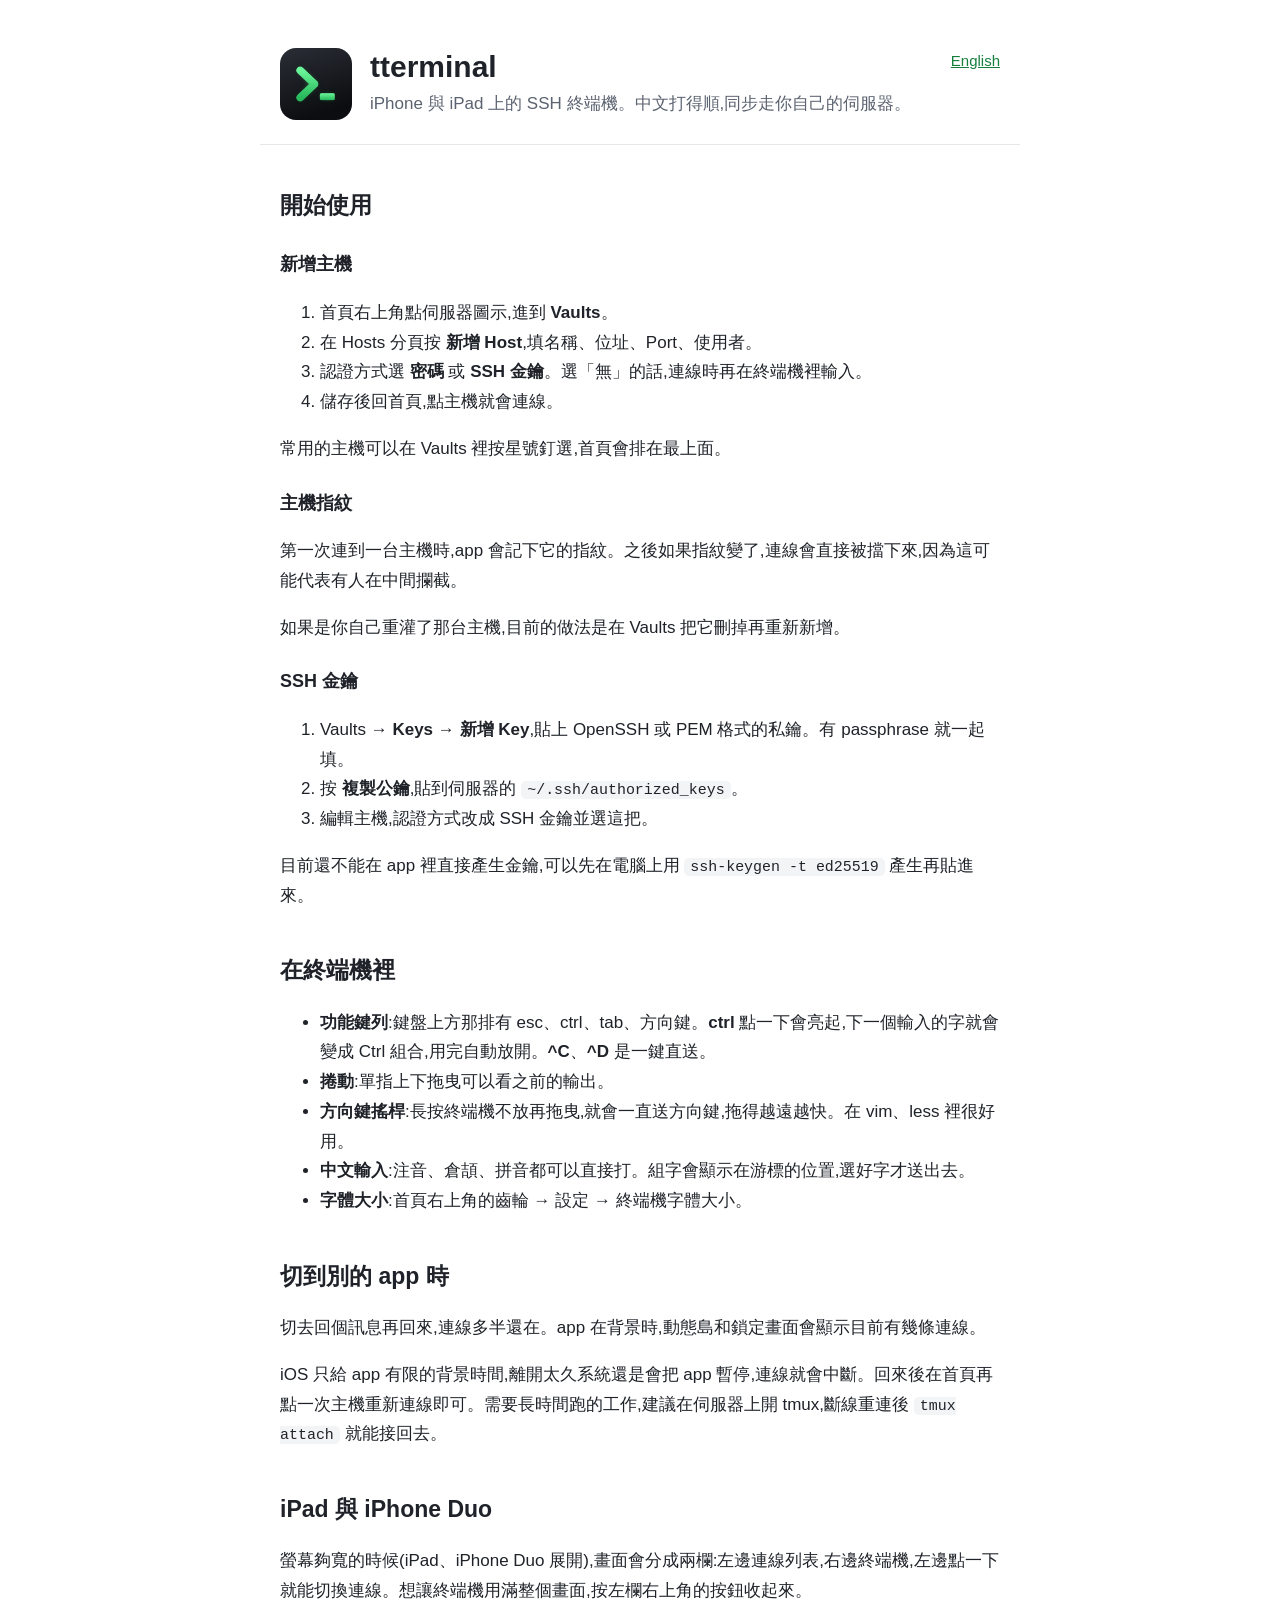
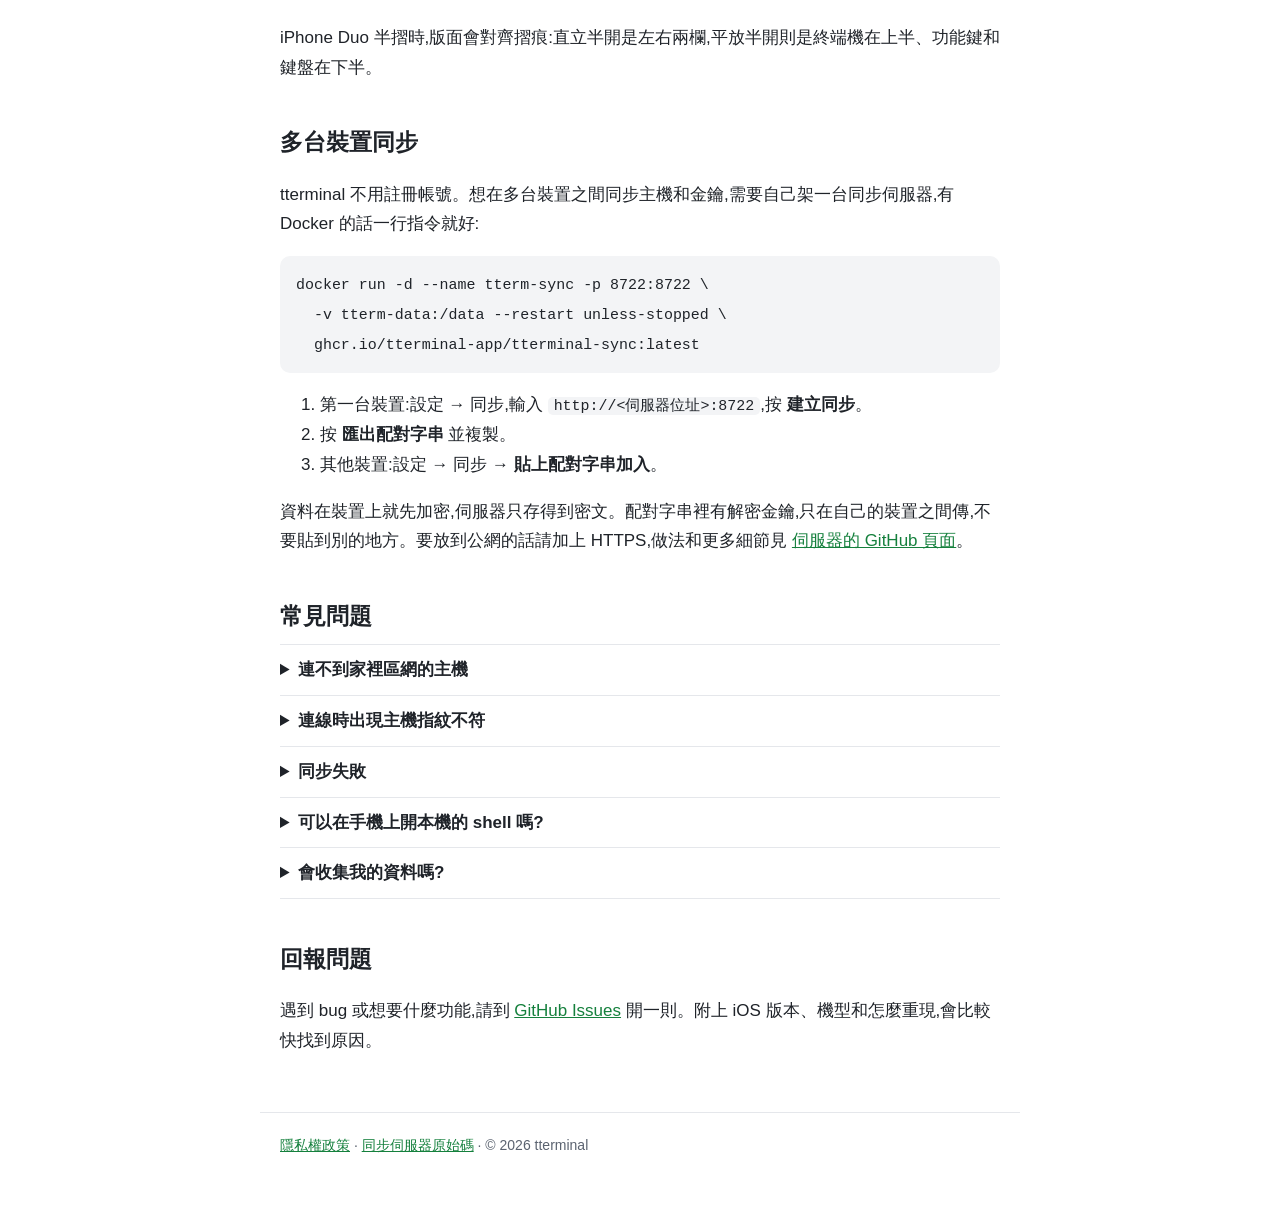
==== docs/index.html @ 8f226e0b "Initial release of the tterminal sync server Self-hosted, zero-knowledge sync for tterminal: the ser" ====
<!doctype html>
<html lang="zh-Hant">
<head>
<meta charset="utf-8">
<meta name="viewport" content="width=device-width, initial-scale=1">
<title>tterminal 使用說明</title>
<meta name="description" content="tterminal:iPhone 與 iPad 上的 SSH 終端機。使用說明、自架同步與常見問題。">
<link rel="icon" href="icon.png">
<link rel="stylesheet" href="style.css">
</head>
<body>
<header>
  <img src="icon.png" alt="" width="72" height="72">
  <div>
    <h1>tterminal</h1>
    <p>iPhone 與 iPad 上的 SSH 終端機。中文打得順,同步走你自己的伺服器。</p>
  </div>
  <nav><a href="en/">English</a></nav>
</header>

<main>
<section>
  <h2>開始使用</h2>
  <h3>新增主機</h3>
  <ol>
    <li>首頁右上角點伺服器圖示,進到 <b>Vaults</b>。</li>
    <li>在 Hosts 分頁按 <b>新增 Host</b>,填名稱、位址、Port、使用者。</li>
    <li>認證方式選 <b>密碼</b> 或 <b>SSH 金鑰</b>。選「無」的話,連線時再在終端機裡輸入。</li>
    <li>儲存後回首頁,點主機就會連線。</li>
  </ol>
  <p>常用的主機可以在 Vaults 裡按星號釘選,首頁會排在最上面。</p>

  <h3>主機指紋</h3>
  <p>第一次連到一台主機時,app 會記下它的指紋。之後如果指紋變了,連線會直接被擋下來,因為這可能代表有人在中間攔截。</p>
  <p>如果是你自己重灌了那台主機,目前的做法是在 Vaults 把它刪掉再重新新增。</p>

  <h3>SSH 金鑰</h3>
  <ol>
    <li>Vaults → <b>Keys</b> → <b>新增 Key</b>,貼上 OpenSSH 或 PEM 格式的私鑰。有 passphrase 就一起填。</li>
    <li>按 <b>複製公鑰</b>,貼到伺服器的 <code>~/.ssh/authorized_keys</code>。</li>
    <li>編輯主機,認證方式改成 SSH 金鑰並選這把。</li>
  </ol>
  <p>目前還不能在 app 裡直接產生金鑰,可以先在電腦上用 <code>ssh-keygen -t ed25519</code> 產生再貼進來。</p>
</section>

<section>
  <h2>在終端機裡</h2>
  <ul>
    <li><b>功能鍵列</b>:鍵盤上方那排有 esc、ctrl、tab、方向鍵。<b>ctrl</b> 點一下會亮起,下一個輸入的字就會變成 Ctrl 組合,用完自動放開。<b>^C</b>、<b>^D</b> 是一鍵直送。</li>
    <li><b>捲動</b>:單指上下拖曳可以看之前的輸出。</li>
    <li><b>方向鍵搖桿</b>:長按終端機不放再拖曳,就會一直送方向鍵,拖得越遠越快。在 vim、less 裡很好用。</li>
    <li><b>中文輸入</b>:注音、倉頡、拼音都可以直接打。組字會顯示在游標的位置,選好字才送出去。</li>
    <li><b>字體大小</b>:首頁右上角的齒輪 → 設定 → 終端機字體大小。</li>
  </ul>
</section>

<section>
  <h2>切到別的 app 時</h2>
  <p>切去回個訊息再回來,連線多半還在。app 在背景時,動態島和鎖定畫面會顯示目前有幾條連線。</p>
  <p>iOS 只給 app 有限的背景時間,離開太久系統還是會把 app 暫停,連線就會中斷。回來後在首頁再點一次主機重新連線即可。需要長時間跑的工作,建議在伺服器上開 tmux,斷線重連後 <code>tmux attach</code> 就能接回去。</p>
</section>

<section>
  <h2>iPad 與 iPhone Duo</h2>
  <p>螢幕夠寬的時候(iPad、iPhone Duo 展開),畫面會分成兩欄:左邊連線列表,右邊終端機,左邊點一下就能切換連線。想讓終端機用滿整個畫面,按左欄右上角的按鈕收起來。</p>
  <p>iPhone Duo 半摺時,版面會對齊摺痕:直立半開是左右兩欄,平放半開則是終端機在上半、功能鍵和鍵盤在下半。</p>
</section>

<section>
  <h2>多台裝置同步</h2>
  <p>tterminal 不用註冊帳號。想在多台裝置之間同步主機和金鑰,需要自己架一台同步伺服器,有 Docker 的話一行指令就好:</p>
  <pre><code>docker run -d --name tterm-sync -p 8722:8722 \
  -v tterm-data:/data --restart unless-stopped \
  ghcr.io/tterminal-app/tterminal-sync:latest</code></pre>
  <ol>
    <li>第一台裝置:設定 → 同步,輸入 <code>http://&lt;伺服器位址&gt;:8722</code>,按 <b>建立同步</b>。</li>
    <li>按 <b>匯出配對字串</b> 並複製。</li>
    <li>其他裝置:設定 → 同步 → <b>貼上配對字串加入</b>。</li>
  </ol>
  <p>資料在裝置上就先加密,伺服器只存得到密文。配對字串裡有解密金鑰,只在自己的裝置之間傳,不要貼到別的地方。要放到公網的話請加上 HTTPS,做法和更多細節見 <a href="https://github.com/tterminal-app/tterminal-sync">伺服器的 GitHub 頁面</a>。</p>
</section>

<section>
  <h2>常見問題</h2>
  <details>
    <summary>連不到家裡區網的主機</summary>
    <p>到 iPhone 的 <b>設定 → 隱私權與安全性 → 區域網路</b>,確認 tterminal 有打開。第一次連區網主機時系統會詢問,如果當時按了不允許,就要從這裡打開。</p>
  </details>
  <details>
    <summary>連線時出現主機指紋不符</summary>
    <p>代表這台主機的身分跟上次不一樣。如果是你自己重灌或換了主機,把它在 Vaults 刪掉再重新新增即可。如果你沒有動過主機,請先別連,確認一下網路環境。</p>
  </details>
  <details>
    <summary>同步失敗</summary>
    <p>先確認手機連得到伺服器:用 Safari 開 <code>http://&lt;伺服器位址&gt;:8722/v1/health</code>,應該會看到 <code>{"ok":true,...}</code>。區網的伺服器也需要上面提到的區域網路權限。</p>
  </details>
  <details>
    <summary>可以在手機上開本機的 shell 嗎?</summary>
    <p>不行。iOS 不允許 app 執行其他程式,所以 tterminal 在 iPhone 和 iPad 上只做 SSH 連線。</p>
  </details>
  <details>
    <summary>會收集我的資料嗎?</summary>
    <p>不會。tterminal 沒有帳號、沒有分析工具、沒有廣告。主機和金鑰只存在你的裝置上,開了同步也只會送到你自己的伺服器,而且是加密過的。詳見 <a href="privacy.html">隱私權政策</a>。</p>
  </details>
</section>

<section>
  <h2>回報問題</h2>
  <p>遇到 bug 或想要什麼功能,請到 <a href="https://github.com/tterminal-app/tterminal-sync/issues">GitHub Issues</a> 開一則。附上 iOS 版本、機型和怎麼重現,會比較快找到原因。</p>
</section>
</main>

<footer>
  <a href="privacy.html">隱私權政策</a> · <a href="https://github.com/tterminal-app/tterminal-sync">同步伺服器原始碼</a> · © 2026 tterminal
</footer>
</body>
</html>
---- docs/style.css ----
:root {
  --bg: #ffffff;
  --fg: #1f2329;
  --muted: #5b6370;
  --line: #e5e7eb;
  --code-bg: #f3f4f6;
  --accent: #15803d;
}
@media (prefers-color-scheme: dark) {
  :root {
    --bg: #121418;
    --fg: #e5e7eb;
    --muted: #9ca3af;
    --line: #2a2e36;
    --code-bg: #1d2127;
    --accent: #4ade80;
  }
}
* { box-sizing: border-box; }
body {
  margin: 0;
  background: var(--bg);
  color: var(--fg);
  font: 17px/1.75 -apple-system, BlinkMacSystemFont, "PingFang TC", "Noto Sans TC", "Segoe UI", sans-serif;
}
header, main, footer { max-width: 760px; margin: 0 auto; padding: 0 20px; }
header {
  display: flex; align-items: center; gap: 18px;
  padding-top: 48px; padding-bottom: 24px; border-bottom: 1px solid var(--line);
}
header img { border-radius: 16px; flex: none; }
header h1 { margin: 0; font-size: 30px; line-height: 1.2; }
header p { margin: 4px 0 0; color: var(--muted); }
header nav { margin-left: auto; align-self: flex-start; font-size: 15px; }
h2 { font-size: 23px; margin: 40px 0 8px; }
h3 { font-size: 18px; margin: 24px 0 4px; }
a { color: var(--accent); }
code { background: var(--code-bg); border-radius: 5px; padding: 1px 6px; font: 0.88em ui-monospace, SFMono-Regular, Menlo, monospace; }
pre { background: var(--code-bg); border-radius: 10px; padding: 14px 16px; overflow-x: auto; }
pre code { padding: 0; background: none; }
details { border-top: 1px solid var(--line); padding: 10px 0; }
details:last-of-type { border-bottom: 1px solid var(--line); }
summary { cursor: pointer; font-weight: 600; }
footer { margin-top: 56px; padding-top: 20px; padding-bottom: 48px; border-top: 1px solid var(--line); color: var(--muted); font-size: 14px; }
@media (max-width: 560px) {
  header { flex-wrap: wrap; padding-top: 28px; }
  header nav { margin-left: 0; }
}
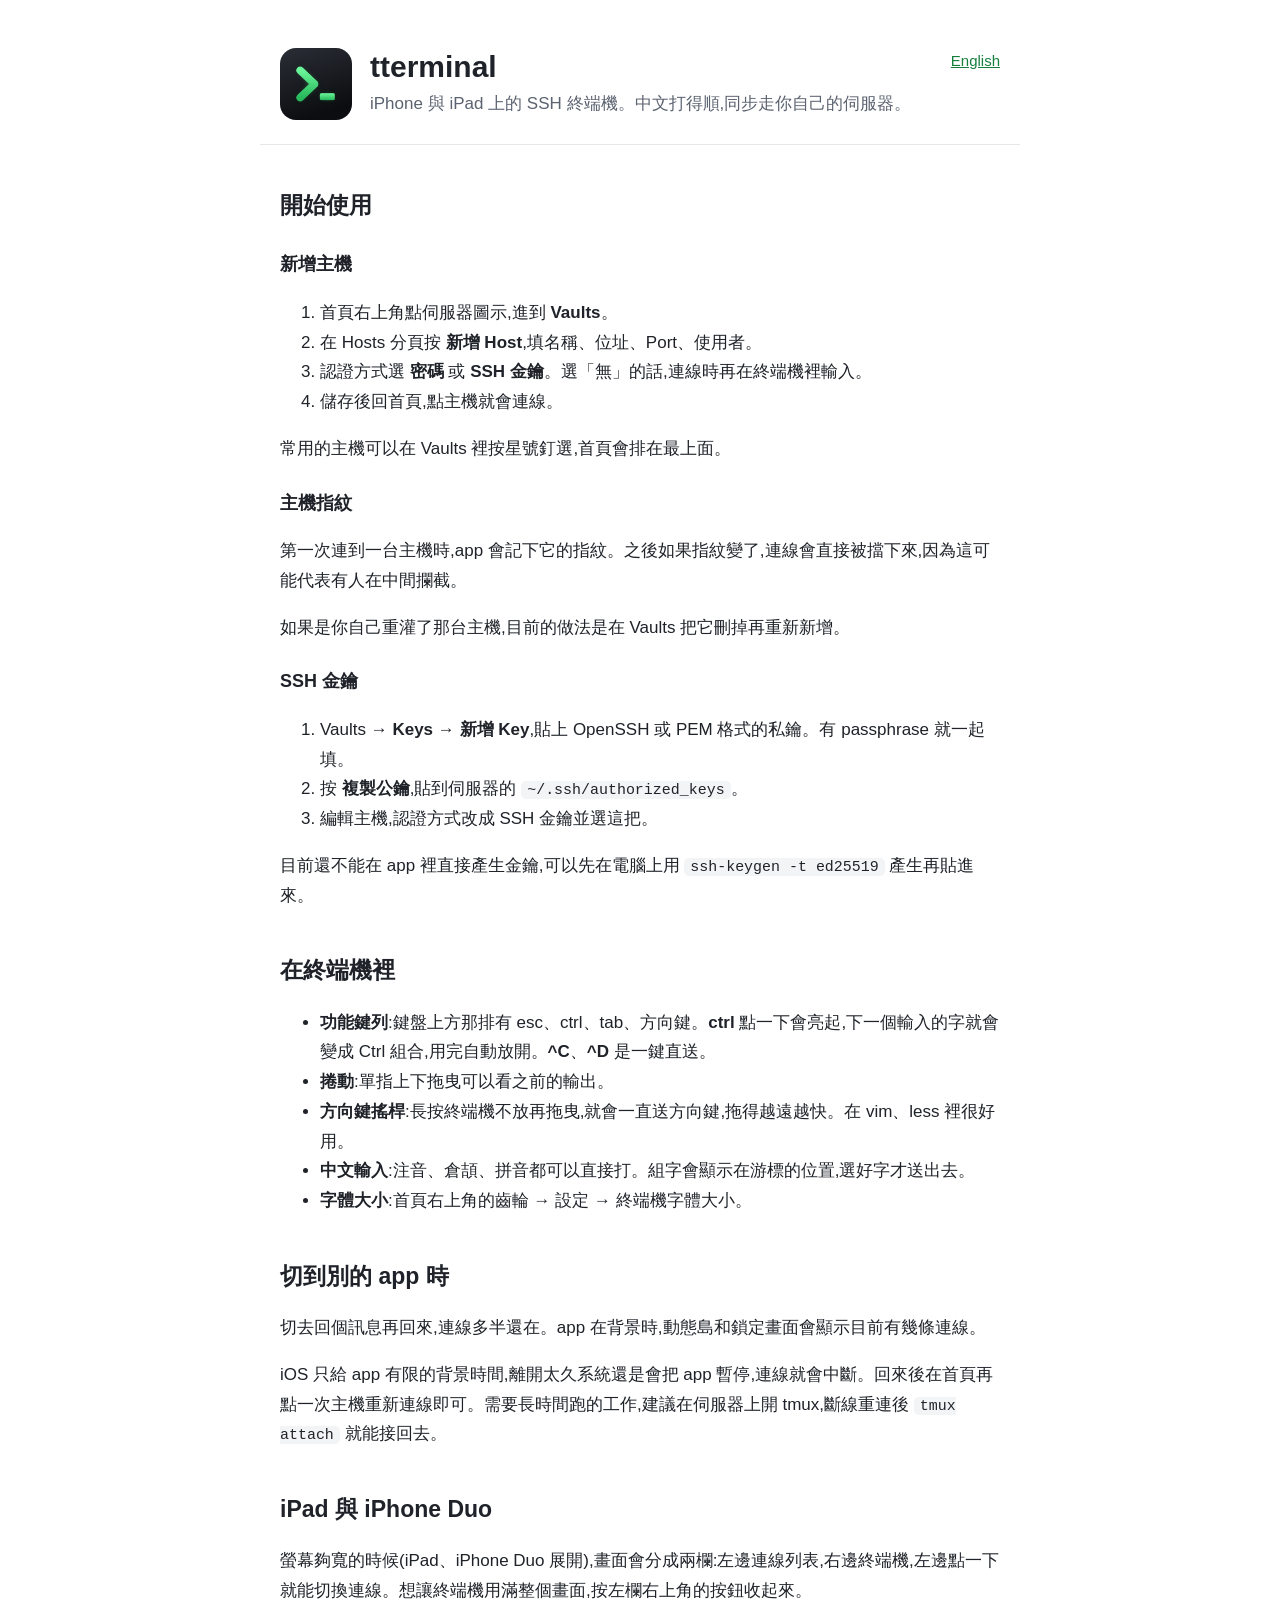
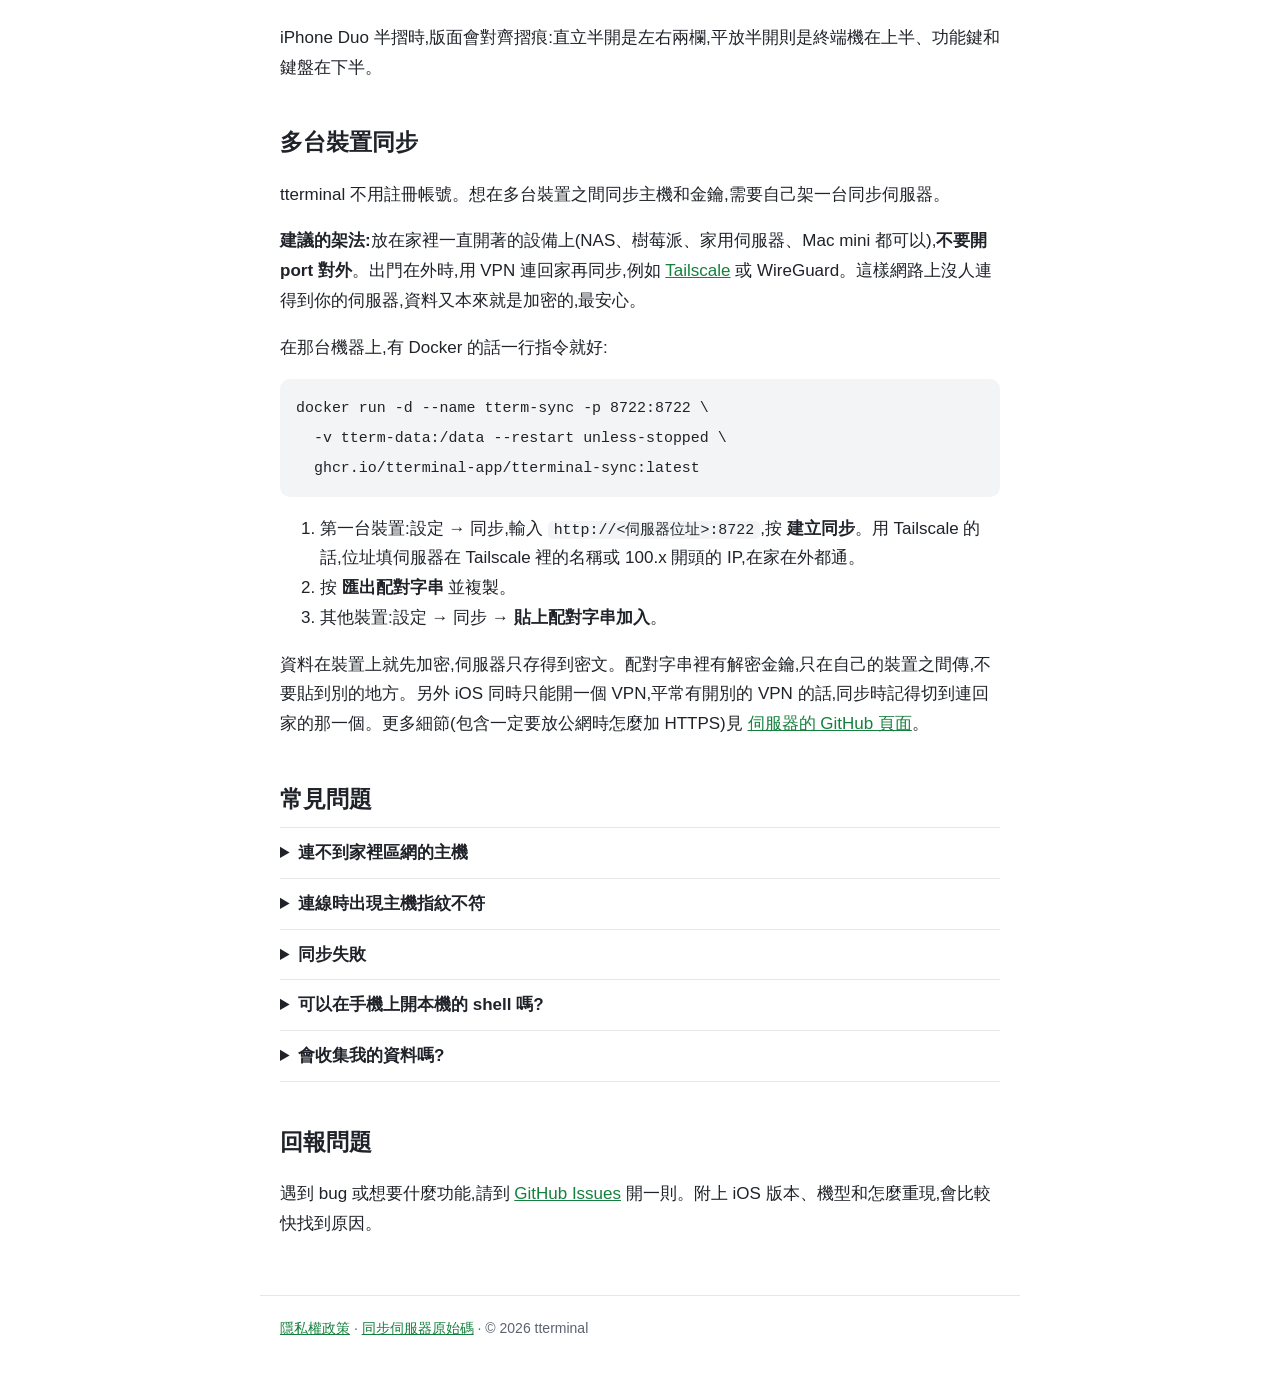
==== commit 67bae01a: "Recommend running sync at home and reaching it over a VPN Make home server + Tailscale/WireGuard the" ====
--- a/docs/index.html
+++ b/docs/index.html
@@ -68,16 +68,18 @@
 
 <section>
   <h2>多台裝置同步</h2>
-  <p>tterminal 不用註冊帳號。想在多台裝置之間同步主機和金鑰,需要自己架一台同步伺服器,有 Docker 的話一行指令就好:</p>
+  <p>tterminal 不用註冊帳號。想在多台裝置之間同步主機和金鑰,需要自己架一台同步伺服器。</p>
+  <p><b>建議的架法:</b>放在家裡一直開著的設備上(NAS、樹莓派、家用伺服器、Mac mini 都可以),<b>不要開 port 對外</b>。出門在外時,用 VPN 連回家再同步,例如 <a href="https://tailscale.com/">Tailscale</a> 或 WireGuard。這樣網路上沒人連得到你的伺服器,資料又本來就是加密的,最安心。</p>
+  <p>在那台機器上,有 Docker 的話一行指令就好:</p>
   <pre><code>docker run -d --name tterm-sync -p 8722:8722 \
   -v tterm-data:/data --restart unless-stopped \
   ghcr.io/tterminal-app/tterminal-sync:latest</code></pre>
   <ol>
-    <li>第一台裝置:設定 → 同步,輸入 <code>http://&lt;伺服器位址&gt;:8722</code>,按 <b>建立同步</b>。</li>
+    <li>第一台裝置:設定 → 同步,輸入 <code>http://&lt;伺服器位址&gt;:8722</code>,按 <b>建立同步</b>。用 Tailscale 的話,位址填伺服器在 Tailscale 裡的名稱或 100.x 開頭的 IP,在家在外都通。</li>
     <li>按 <b>匯出配對字串</b> 並複製。</li>
     <li>其他裝置:設定 → 同步 → <b>貼上配對字串加入</b>。</li>
   </ol>
-  <p>資料在裝置上就先加密,伺服器只存得到密文。配對字串裡有解密金鑰,只在自己的裝置之間傳,不要貼到別的地方。要放到公網的話請加上 HTTPS,做法和更多細節見 <a href="https://github.com/tterminal-app/tterminal-sync">伺服器的 GitHub 頁面</a>。</p>
+  <p>資料在裝置上就先加密,伺服器只存得到密文。配對字串裡有解密金鑰,只在自己的裝置之間傳,不要貼到別的地方。另外 iOS 同時只能開一個 VPN,平常有開別的 VPN 的話,同步時記得切到連回家的那一個。更多細節(包含一定要放公網時怎麼加 HTTPS)見 <a href="https://github.com/tterminal-app/tterminal-sync">伺服器的 GitHub 頁面</a>。</p>
 </section>
 
 <section>
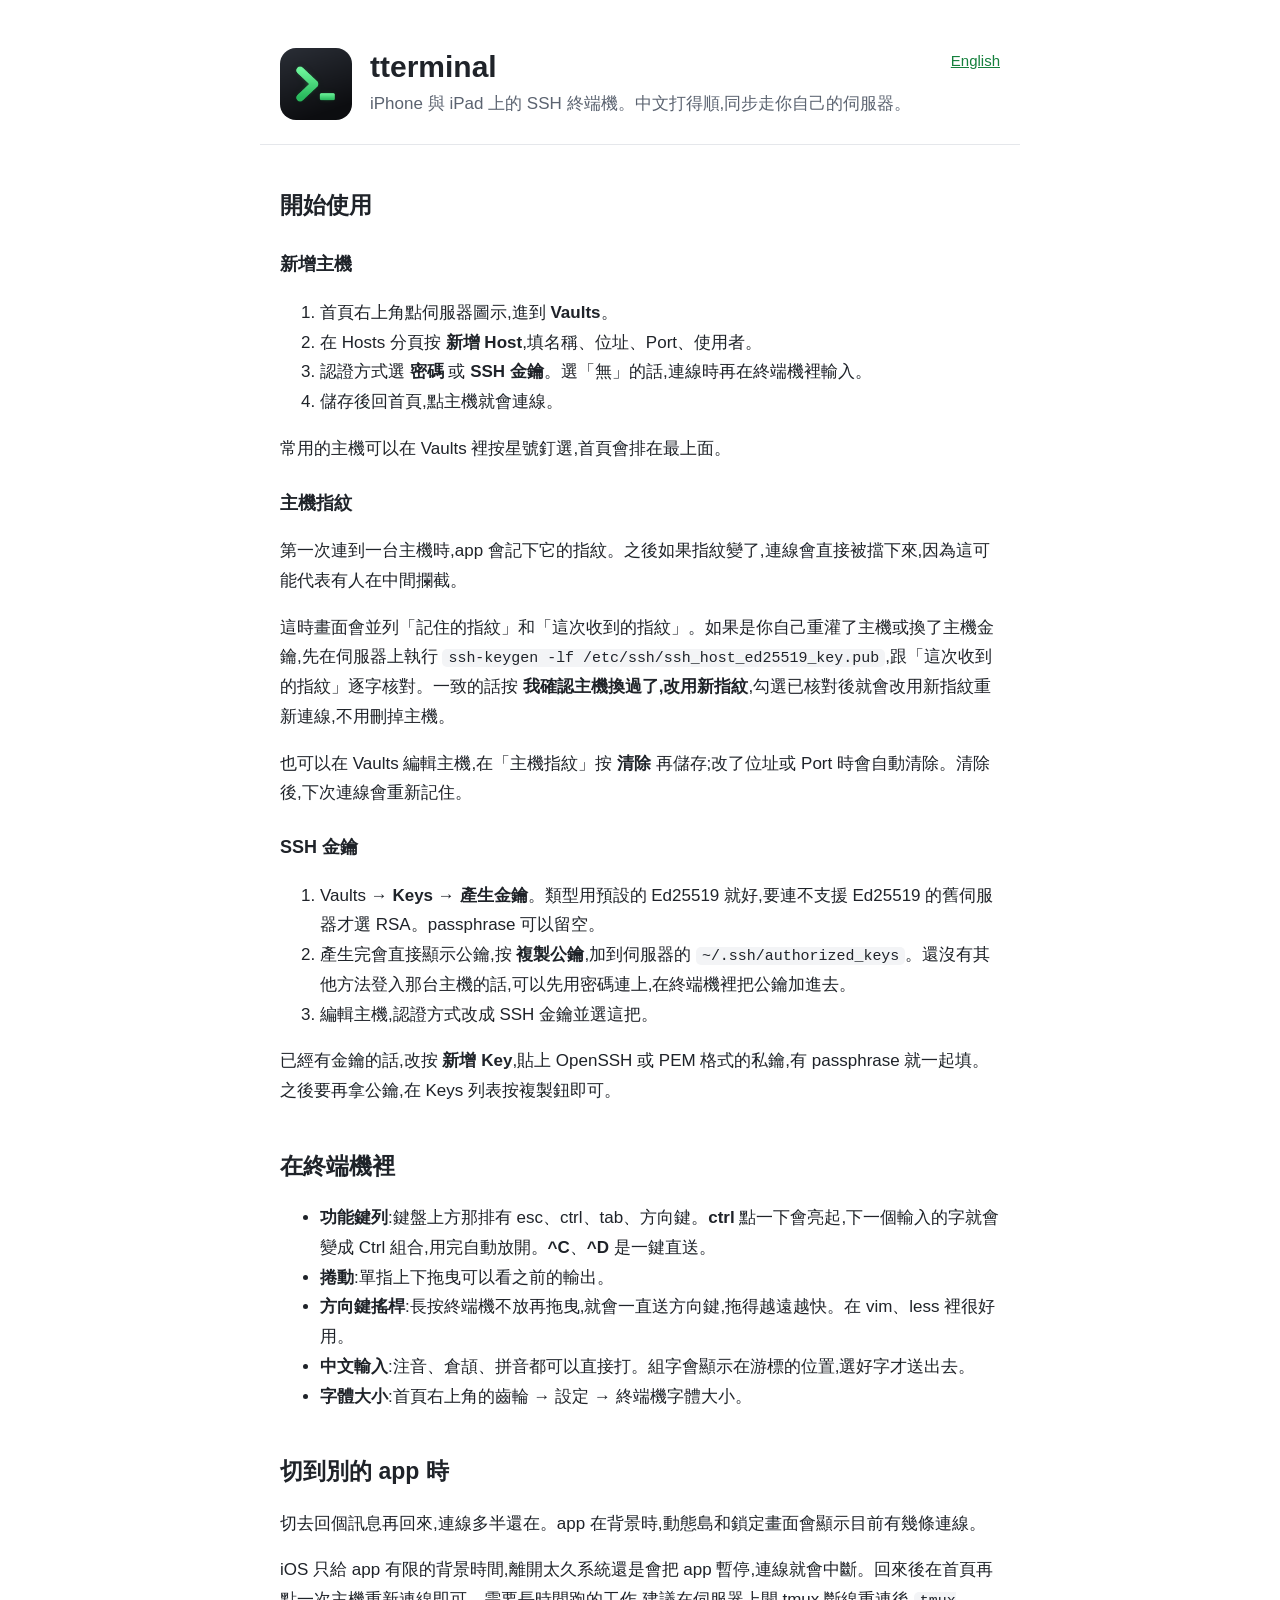
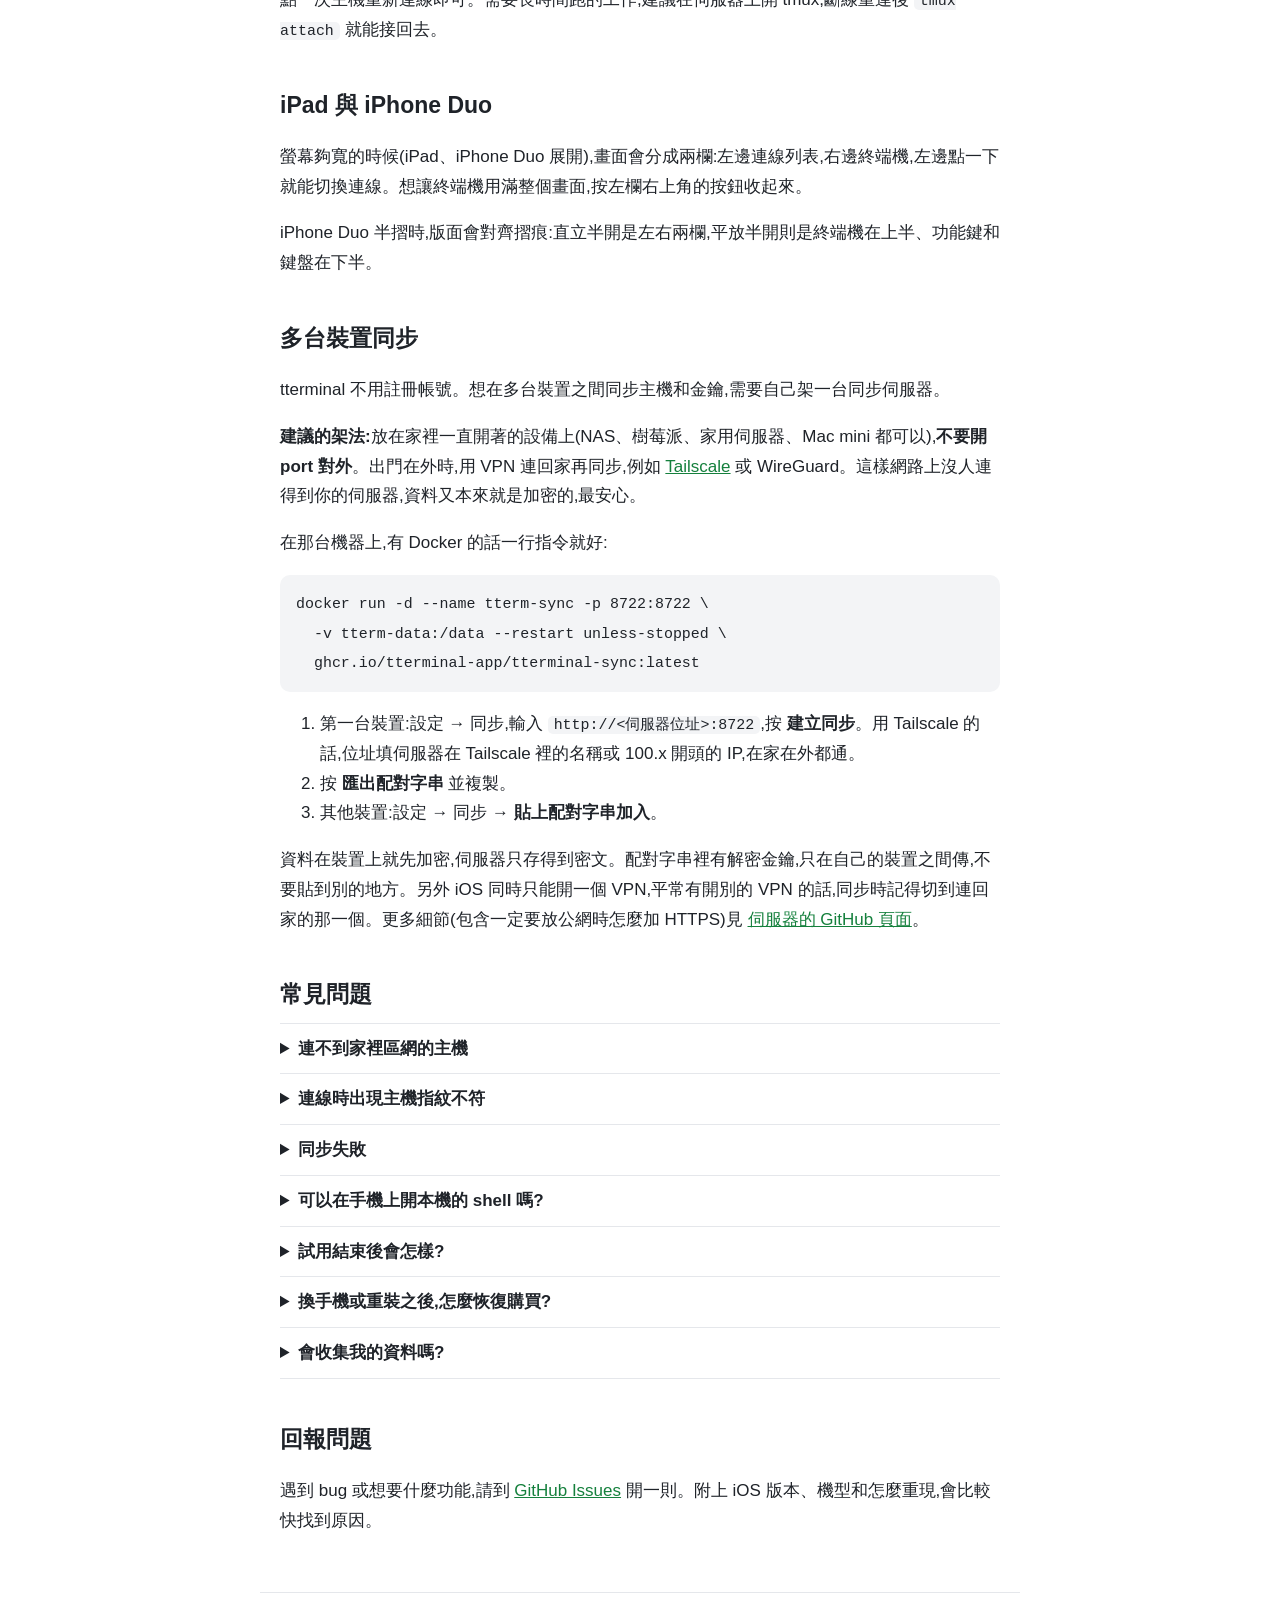
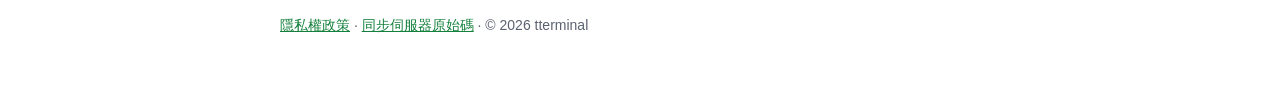
==== commit aa47296c: "docs: in-app key generation, fingerprint re-trust, trial FAQ" ====
--- a/docs/index.html
+++ b/docs/index.html
@@ -32,15 +32,16 @@
 
   <h3>主機指紋</h3>
   <p>第一次連到一台主機時,app 會記下它的指紋。之後如果指紋變了,連線會直接被擋下來,因為這可能代表有人在中間攔截。</p>
-  <p>如果是你自己重灌了那台主機,目前的做法是在 Vaults 把它刪掉再重新新增。</p>
+  <p>這時畫面會並列「記住的指紋」和「這次收到的指紋」。如果是你自己重灌了主機或換了主機金鑰,先在伺服器上執行 <code>ssh-keygen -lf /etc/ssh/ssh_host_ed25519_key.pub</code>,跟「這次收到的指紋」逐字核對。一致的話按 <b>我確認主機換過了,改用新指紋</b>,勾選已核對後就會改用新指紋重新連線,不用刪掉主機。</p>
+  <p>也可以在 Vaults 編輯主機,在「主機指紋」按 <b>清除</b> 再儲存;改了位址或 Port 時會自動清除。清除後,下次連線會重新記住。</p>
 
   <h3>SSH 金鑰</h3>
   <ol>
-    <li>Vaults → <b>Keys</b> → <b>新增 Key</b>,貼上 OpenSSH 或 PEM 格式的私鑰。有 passphrase 就一起填。</li>
-    <li>按 <b>複製公鑰</b>,貼到伺服器的 <code>~/.ssh/authorized_keys</code>。</li>
+    <li>Vaults → <b>Keys</b> → <b>產生金鑰</b>。類型用預設的 Ed25519 就好,要連不支援 Ed25519 的舊伺服器才選 RSA。passphrase 可以留空。</li>
+    <li>產生完會直接顯示公鑰,按 <b>複製公鑰</b>,加到伺服器的 <code>~/.ssh/authorized_keys</code>。還沒有其他方法登入那台主機的話,可以先用密碼連上,在終端機裡把公鑰加進去。</li>
     <li>編輯主機,認證方式改成 SSH 金鑰並選這把。</li>
   </ol>
-  <p>目前還不能在 app 裡直接產生金鑰,可以先在電腦上用 <code>ssh-keygen -t ed25519</code> 產生再貼進來。</p>
+  <p>已經有金鑰的話,改按 <b>新增 Key</b>,貼上 OpenSSH 或 PEM 格式的私鑰,有 passphrase 就一起填。之後要再拿公鑰,在 Keys 列表按複製鈕即可。</p>
 </section>
 
 <section>
@@ -90,7 +91,7 @@
   </details>
   <details>
     <summary>連線時出現主機指紋不符</summary>
-    <p>代表這台主機的身分跟上次不一樣。如果是你自己重灌或換了主機,把它在 Vaults 刪掉再重新新增即可。如果你沒有動過主機,請先別連,確認一下網路環境。</p>
+    <p>代表這台主機的身分跟上次不一樣。如果你沒有動過主機,請先別連,確認一下網路環境(例如是不是連到了陌生的 Wi-Fi)。如果是你自己重灌或換了主機,照上面「主機指紋」的方法核對新指紋後改用即可,不用刪掉主機。</p>
   </details>
   <details>
     <summary>同步失敗</summary>
@@ -99,6 +100,14 @@
   <details>
     <summary>可以在手機上開本機的 shell 嗎?</summary>
     <p>不行。iOS 不允許 app 執行其他程式,所以 tterminal 在 iPhone 和 iPad 上只做 SSH 連線。</p>
+  </details>
+  <details>
+    <summary>試用結束後會怎樣?</summary>
+    <p>主機、金鑰、Vaults 和同步都會留著,照樣可以看、可以改,也會繼續同步;只有開新的 SSH 連線需要先解鎖。解鎖是一次性購買,包含之後所有 1.x 更新。沒有訂閱,試用結束也不會自動扣款。</p>
+  </details>
+  <details>
+    <summary>換手機或重裝之後,怎麼恢復購買?</summary>
+    <p>到 <b>設定 → 試用與解鎖 → 恢復購買</b>,用當初購買的那個 Apple 帳號就好,解鎖畫面上也有同一個按鈕。試用的起算日同樣跟著 Apple 帳號,重裝或換手機不會重新計算。</p>
   </details>
   <details>
     <summary>會收集我的資料嗎?</summary>
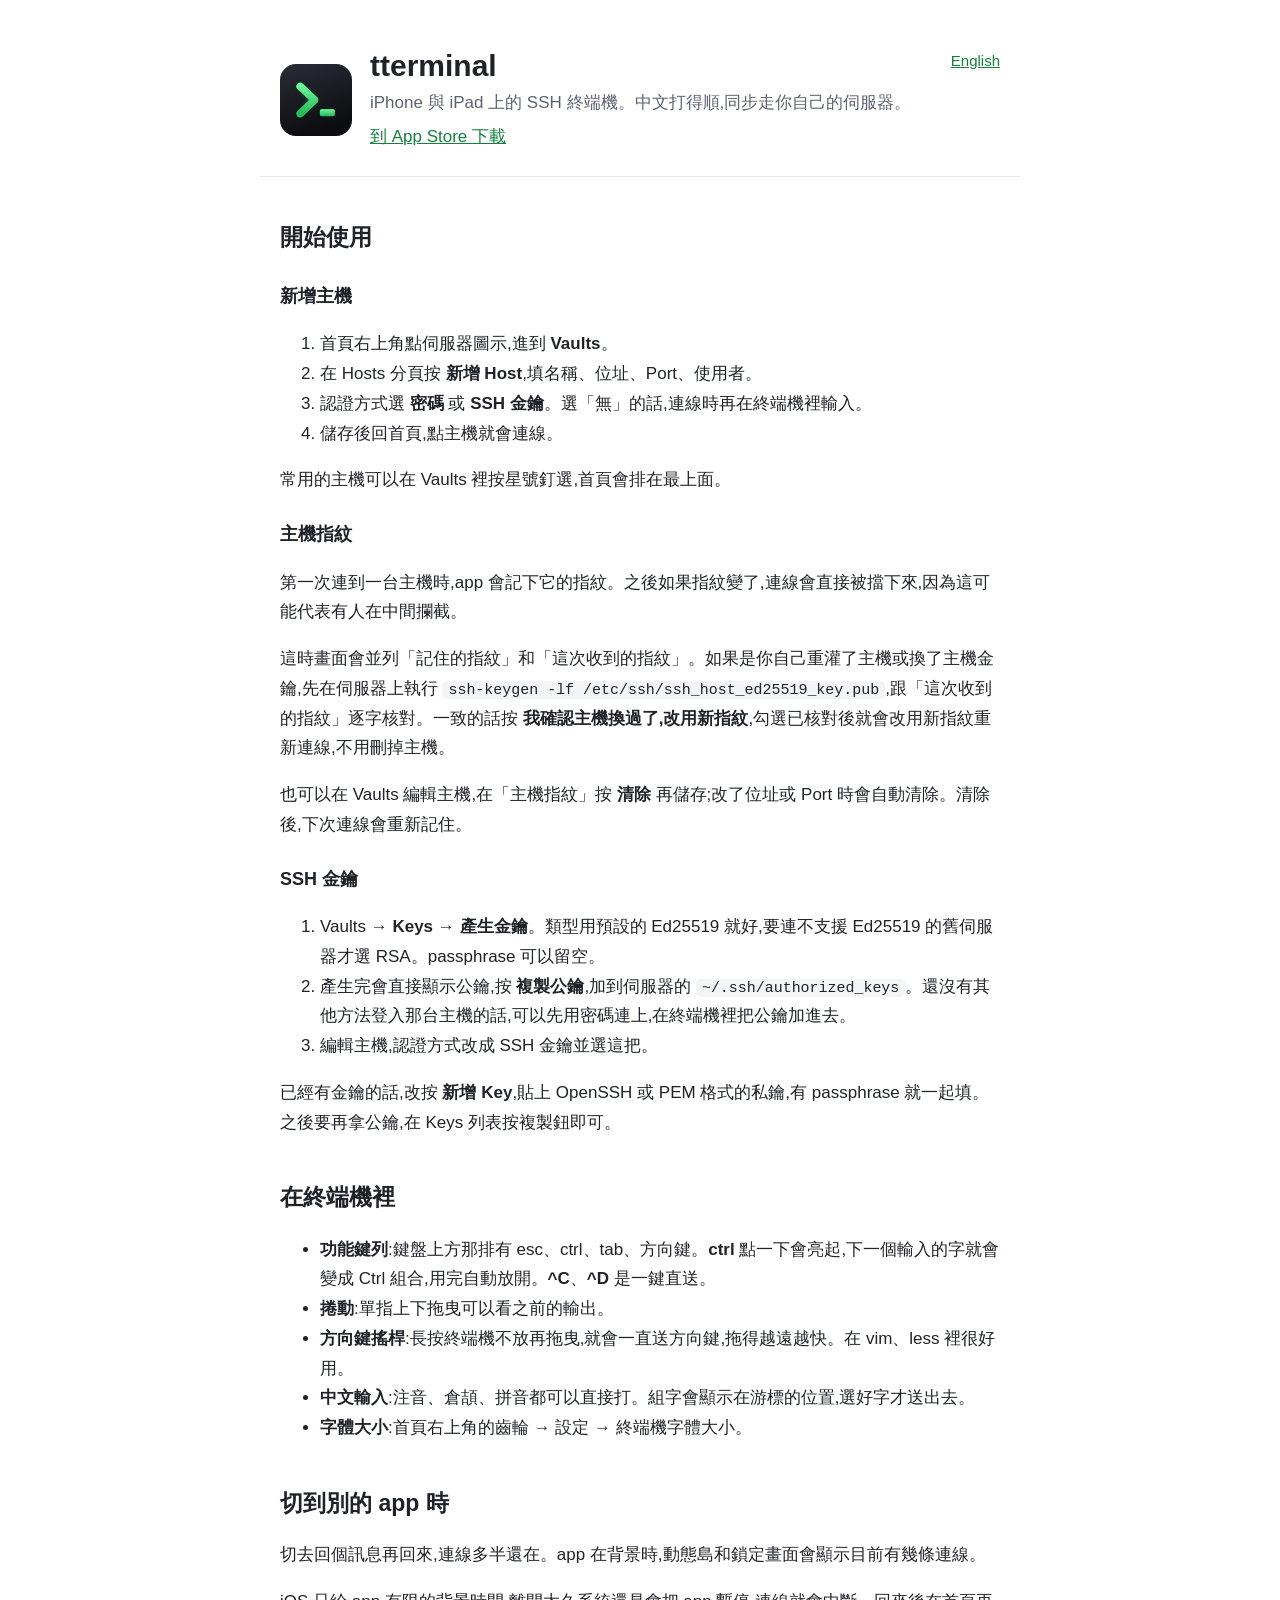
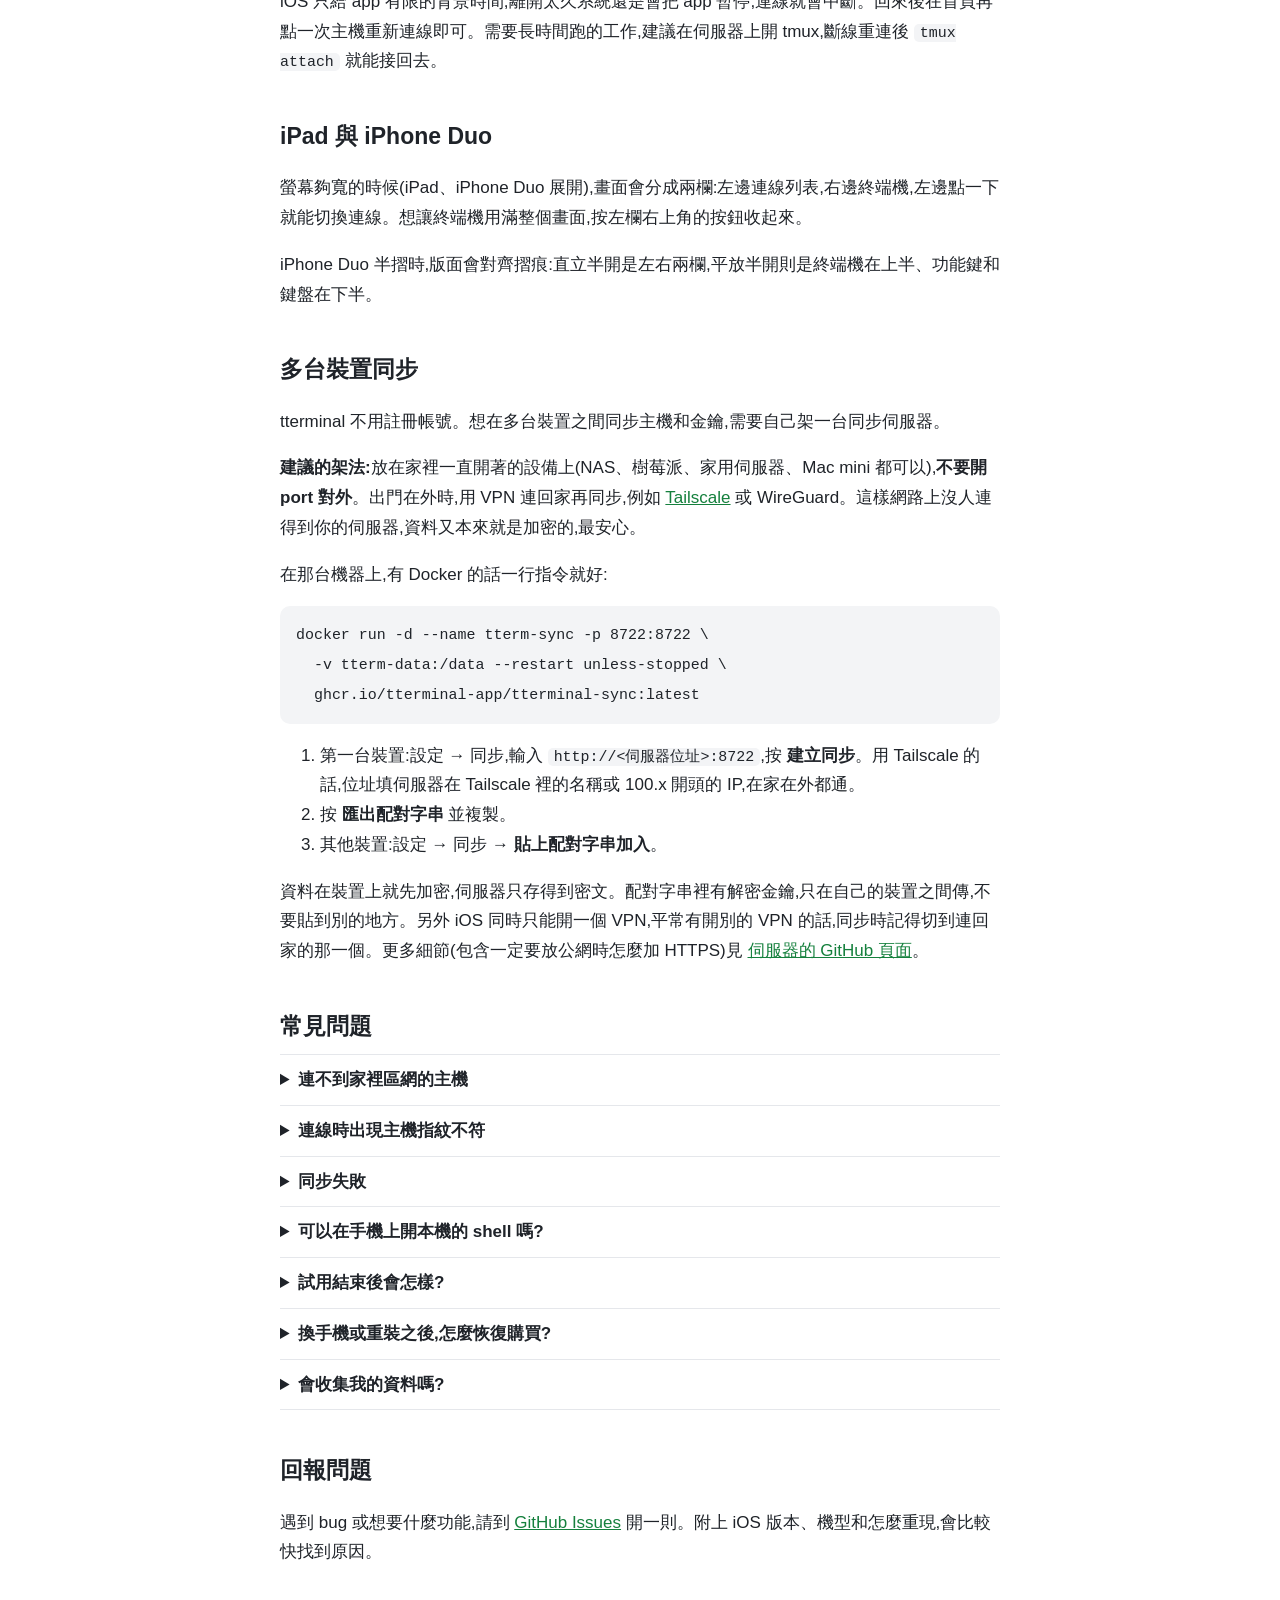
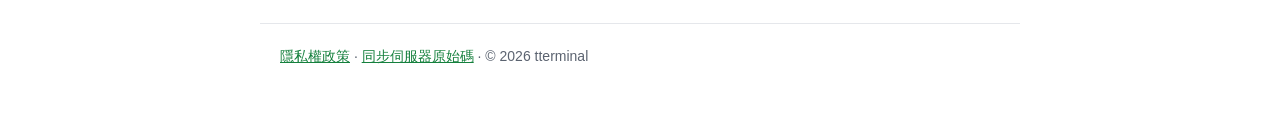
==== commit 87b96179: "docs: link the App Store listing Co-Authored-By: Claude Opus 5.5 <noreply@anthropic.com>" ====
--- a/docs/index.html
+++ b/docs/index.html
@@ -14,6 +14,7 @@
   <div>
     <h1>tterminal</h1>
     <p>iPhone 與 iPad 上的 SSH 終端機。中文打得順,同步走你自己的伺服器。</p>
+    <p><a href="https://apps.apple.com/tw/app/tterminal/id6823060766">到 App Store 下載</a></p>
   </div>
   <nav><a href="en/">English</a></nav>
 </header>
